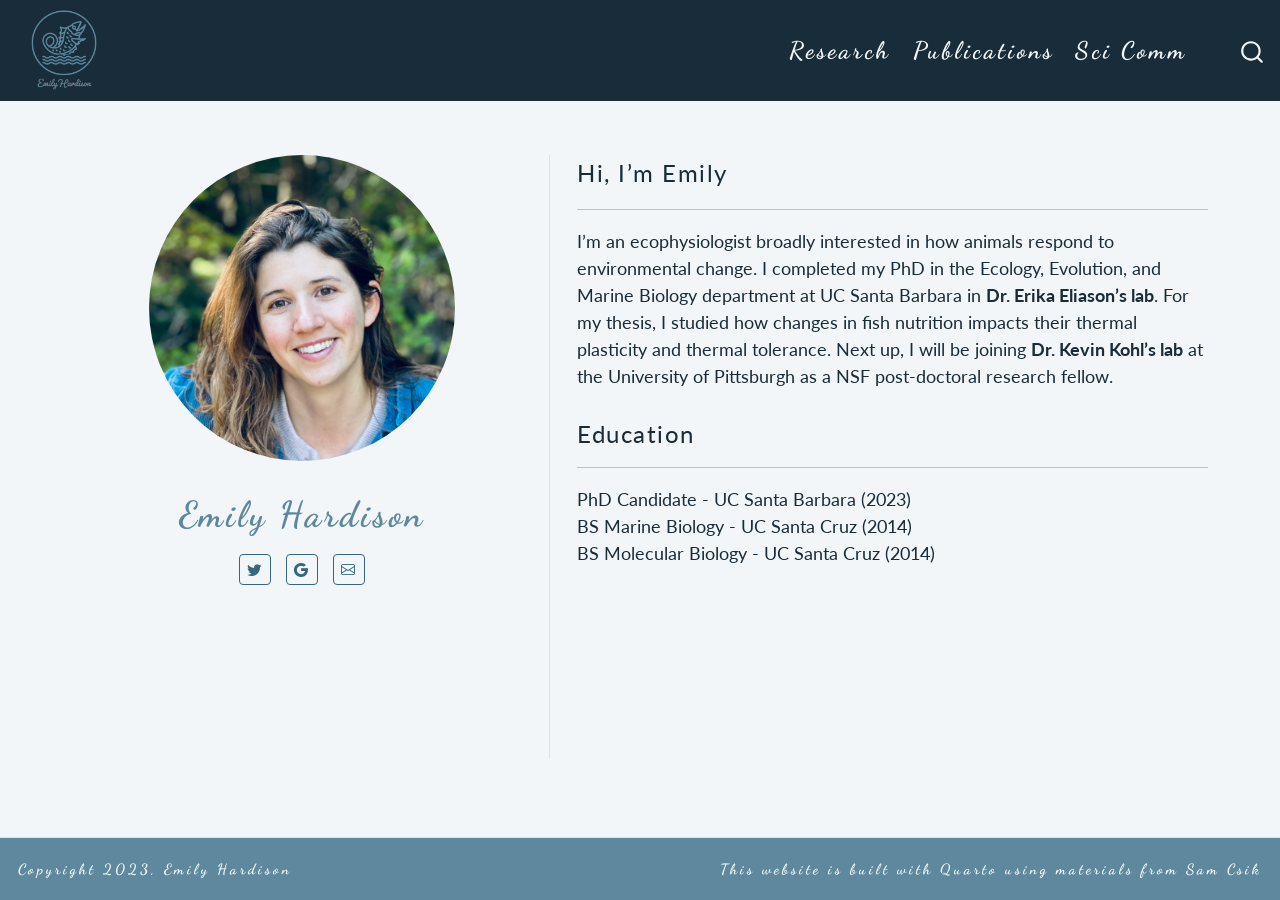
==== docs/index.html @ 8053060f "changed headshot" ====
<!DOCTYPE html>
<html xmlns="http://www.w3.org/1999/xhtml" lang="en" xml:lang="en"><head>

<meta charset="utf-8">
<meta name="generator" content="quarto-1.2.335">

<meta name="viewport" content="width=device-width, initial-scale=1.0, user-scalable=yes">


<title>Emily Hardison</title>
<style>
code{white-space: pre-wrap;}
span.smallcaps{font-variant: small-caps;}
div.columns{display: flex; gap: min(4vw, 1.5em);}
div.column{flex: auto; overflow-x: auto;}
div.hanging-indent{margin-left: 1.5em; text-indent: -1.5em;}
ul.task-list{list-style: none;}
ul.task-list li input[type="checkbox"] {
  width: 0.8em;
  margin: 0 0.8em 0.2em -1.6em;
  vertical-align: middle;
}
</style>


<script src="site_libs/quarto-nav/quarto-nav.js"></script>
<script src="site_libs/quarto-nav/headroom.min.js"></script>
<script src="site_libs/clipboard/clipboard.min.js"></script>
<script src="site_libs/quarto-search/autocomplete.umd.js"></script>
<script src="site_libs/quarto-search/fuse.min.js"></script>
<script src="site_libs/quarto-search/quarto-search.js"></script>
<meta name="quarto:offset" content="./">
<script src="site_libs/quarto-html/quarto.js"></script>
<script src="site_libs/quarto-html/popper.min.js"></script>
<script src="site_libs/quarto-html/tippy.umd.min.js"></script>
<link href="site_libs/quarto-html/tippy.css" rel="stylesheet">
<link href="site_libs/quarto-html/quarto-syntax-highlighting.css" rel="stylesheet" id="quarto-text-highlighting-styles">
<script src="site_libs/bootstrap/bootstrap.min.js"></script>
<link href="site_libs/bootstrap/bootstrap-icons.css" rel="stylesheet">
<link href="site_libs/bootstrap/bootstrap.min.css" rel="stylesheet" id="quarto-bootstrap" data-mode="light">
<link href="site_libs/quarto-contrib/fontawesome6-0.1.0/all.css" rel="stylesheet">
<link href="site_libs/quarto-contrib/fontawesome6-0.1.0/latex-fontsize.css" rel="stylesheet">
<script id="quarto-search-options" type="application/json">{
  "location": "navbar",
  "copy-button": false,
  "collapse-after": 3,
  "panel-placement": "end",
  "type": "overlay",
  "limit": 20,
  "language": {
    "search-no-results-text": "No results",
    "search-matching-documents-text": "matching documents",
    "search-copy-link-title": "Copy link to search",
    "search-hide-matches-text": "Hide additional matches",
    "search-more-match-text": "more match in this document",
    "search-more-matches-text": "more matches in this document",
    "search-clear-button-title": "Clear",
    "search-detached-cancel-button-title": "Cancel",
    "search-submit-button-title": "Submit"
  }
}</script>


</head>

<body class="nav-fixed">

<div id="quarto-search-results"></div>
  <header id="quarto-header" class="headroom fixed-top">
    <nav class="navbar navbar-expand-lg navbar-dark ">
      <div class="navbar-container container-fluid">
      <div class="navbar-brand-container">
    <a href="./index.html" class="navbar-brand navbar-brand-logo">
    <img src="./media/logo2.png" alt="" class="navbar-logo">
    </a>
  </div>
          <button class="navbar-toggler" type="button" data-bs-toggle="collapse" data-bs-target="#navbarCollapse" aria-controls="navbarCollapse" aria-expanded="false" aria-label="Toggle navigation" onclick="if (window.quartoToggleHeadroom) { window.quartoToggleHeadroom(); }">
  <span class="navbar-toggler-icon"></span>
</button>
          <div class="collapse navbar-collapse" id="navbarCollapse">
            <ul class="navbar-nav navbar-nav-scroll ms-auto">
  <li class="nav-item">
    <a class="nav-link" href="./posts.html">
 <span class="menu-text">Research</span></a>
  </li>  
  <li class="nav-item">
    <a class="nav-link" href="./publications.html">
 <span class="menu-text">Publications</span></a>
  </li>  
  <li class="nav-item">
    <a class="nav-link" href="./sci_comm.html">
 <span class="menu-text">Sci Comm</span></a>
  </li>  
</ul>
              <div id="quarto-search" class="" title="Search"></div>
          </div> <!-- /navcollapse -->
      </div> <!-- /container-fluid -->
    </nav>
</header>
<!-- content -->
<div id="quarto-content" class="quarto-container page-columns page-rows-contents page-layout-full page-navbar">
<!-- sidebar -->
<!-- margin-sidebar -->
    
<!-- main -->
<div class="quarto-about-trestles column-page">
  <div class="about-entity">
    <img src="media/headshot_option_3.jpg" class="about-image
  round " style="height: 17em; width: 17em;">
<header id="title-block-header" class="quarto-title-block default">
<div class="quarto-title">
<h1 class="title"><h class="custom-subheader">Emily Hardison</h></h1>
</div>
<div class="quarto-title-meta">
  </div>
</header>
    <div class="about-links">
  <a href="https://twitter.com/emilyahardison?lang=en" class="about-link">
    <i class="bi bi-twitter"></i>
     <span class="about-link-text"></span>
  </a>
  <a href="https://scholar.google.com/citations?user=2qX2B08AAAAJ&amp;hl=en" class="about-link">
    <i class="bi bi-google"></i>
     <span class="about-link-text"></span>
  </a>
  <a href="mailto:emilyhardison@ucsb.edu" class="about-link">
    <i class="bi bi-envelope"></i>
     <span class="about-link-text"></span>
  </a>
</div>
  </div>
  <div class="about-contents"><main class="content column-page" id="quarto-document-content">
<!-- <a class = "custom-icon"></a>  -->
<p><h class="large-gray-text-1">Hi, I’m Emily </h></p>
<hr>
<p>I’m an ecophysiologist broadly interested in how animals respond to environmental change. I completed my PhD in the Ecology, Evolution, and Marine Biology department at UC Santa Barbara in <a href="https://erikaeliason.com/"><strong>Dr.&nbsp;Erika Eliason’s lab</strong></a>. For my thesis, I studied how changes in fish nutrition impacts their thermal plasticity and thermal tolerance. Next up, I will be joining <a href="https://www.kohl-lab.com/"><strong>Dr.&nbsp;Kevin Kohl’s lab</strong></a> at the University of Pittsburgh as a NSF post-doctoral research fellow.</p>
<section id="education" class="level3">
<h3 data-anchor-id="education"><h class="large-gray-text-1"> Education </h></h3>
<hr>
<p>PhD Candidate - UC Santa Barbara (2023)<br>
BS Marine Biology - UC Santa Cruz (2014)<br>
BS Molecular Biology - UC Santa Cruz (2014) <!-- two spaces after the line to make it not a big space between lines --></p>


</section>
</main></div>
</div>
 <!-- /main -->
<script id="quarto-html-after-body" type="application/javascript">
window.document.addEventListener("DOMContentLoaded", function (event) {
  const toggleBodyColorMode = (bsSheetEl) => {
    const mode = bsSheetEl.getAttribute("data-mode");
    const bodyEl = window.document.querySelector("body");
    if (mode === "dark") {
      bodyEl.classList.add("quarto-dark");
      bodyEl.classList.remove("quarto-light");
    } else {
      bodyEl.classList.add("quarto-light");
      bodyEl.classList.remove("quarto-dark");
    }
  }
  const toggleBodyColorPrimary = () => {
    const bsSheetEl = window.document.querySelector("link#quarto-bootstrap");
    if (bsSheetEl) {
      toggleBodyColorMode(bsSheetEl);
    }
  }
  toggleBodyColorPrimary();  
  const clipboard = new window.ClipboardJS('.code-copy-button', {
    target: function(trigger) {
      return trigger.previousElementSibling;
    }
  });
  clipboard.on('success', function(e) {
    // button target
    const button = e.trigger;
    // don't keep focus
    button.blur();
    // flash "checked"
    button.classList.add('code-copy-button-checked');
    var currentTitle = button.getAttribute("title");
    button.setAttribute("title", "Copied!");
    let tooltip;
    if (window.bootstrap) {
      button.setAttribute("data-bs-toggle", "tooltip");
      button.setAttribute("data-bs-placement", "left");
      button.setAttribute("data-bs-title", "Copied!");
      tooltip = new bootstrap.Tooltip(button, 
        { trigger: "manual", 
          customClass: "code-copy-button-tooltip",
          offset: [0, -8]});
      tooltip.show();    
    }
    setTimeout(function() {
      if (tooltip) {
        tooltip.hide();
        button.removeAttribute("data-bs-title");
        button.removeAttribute("data-bs-toggle");
        button.removeAttribute("data-bs-placement");
      }
      button.setAttribute("title", currentTitle);
      button.classList.remove('code-copy-button-checked');
    }, 1000);
    // clear code selection
    e.clearSelection();
  });
  function tippyHover(el, contentFn) {
    const config = {
      allowHTML: true,
      content: contentFn,
      maxWidth: 500,
      delay: 100,
      arrow: false,
      appendTo: function(el) {
          return el.parentElement;
      },
      interactive: true,
      interactiveBorder: 10,
      theme: 'quarto',
      placement: 'bottom-start'
    };
    window.tippy(el, config); 
  }
  const noterefs = window.document.querySelectorAll('a[role="doc-noteref"]');
  for (var i=0; i<noterefs.length; i++) {
    const ref = noterefs[i];
    tippyHover(ref, function() {
      // use id or data attribute instead here
      let href = ref.getAttribute('data-footnote-href') || ref.getAttribute('href');
      try { href = new URL(href).hash; } catch {}
      const id = href.replace(/^#\/?/, "");
      const note = window.document.getElementById(id);
      return note.innerHTML;
    });
  }
  const findCites = (el) => {
    const parentEl = el.parentElement;
    if (parentEl) {
      const cites = parentEl.dataset.cites;
      if (cites) {
        return {
          el,
          cites: cites.split(' ')
        };
      } else {
        return findCites(el.parentElement)
      }
    } else {
      return undefined;
    }
  };
  var bibliorefs = window.document.querySelectorAll('a[role="doc-biblioref"]');
  for (var i=0; i<bibliorefs.length; i++) {
    const ref = bibliorefs[i];
    const citeInfo = findCites(ref);
    if (citeInfo) {
      tippyHover(citeInfo.el, function() {
        var popup = window.document.createElement('div');
        citeInfo.cites.forEach(function(cite) {
          var citeDiv = window.document.createElement('div');
          citeDiv.classList.add('hanging-indent');
          citeDiv.classList.add('csl-entry');
          var biblioDiv = window.document.getElementById('ref-' + cite);
          if (biblioDiv) {
            citeDiv.innerHTML = biblioDiv.innerHTML;
          }
          popup.appendChild(citeDiv);
        });
        return popup.innerHTML;
      });
    }
  }
});
</script>
</div> <!-- /content -->
<footer class="footer">
  <div class="nav-footer">
    <div class="nav-footer-left">Copyright 2023, Emily Hardison</div>   
    <div class="nav-footer-right">This website is built with <a href="https://quarto.org/">Quarto</a> using materials from <a href="https://samanthacsik.github.io/">Sam Csik</a></div>
  </div>
</footer>



</body></html>
---- docs/site_libs/quarto-html/tippy.css ----
.tippy-box[data-animation=fade][data-state=hidden]{opacity:0}[data-tippy-root]{max-width:calc(100vw - 10px)}.tippy-box{position:relative;background-color:#333;color:#fff;border-radius:4px;font-size:14px;line-height:1.4;white-space:normal;outline:0;transition-property:transform,visibility,opacity}.tippy-box[data-placement^=top]>.tippy-arrow{bottom:0}.tippy-box[data-placement^=top]>.tippy-arrow:before{bottom:-7px;left:0;border-width:8px 8px 0;border-top-color:initial;transform-origin:center top}.tippy-box[data-placement^=bottom]>.tippy-arrow{top:0}.tippy-box[data-placement^=bottom]>.tippy-arrow:before{top:-7px;left:0;border-width:0 8px 8px;border-bottom-color:initial;transform-origin:center bottom}.tippy-box[data-placement^=left]>.tippy-arrow{right:0}.tippy-box[data-placement^=left]>.tippy-arrow:before{border-width:8px 0 8px 8px;border-left-color:initial;right:-7px;transform-origin:center left}.tippy-box[data-placement^=right]>.tippy-arrow{left:0}.tippy-box[data-placement^=right]>.tippy-arrow:before{left:-7px;border-width:8px 8px 8px 0;border-right-color:initial;transform-origin:center right}.tippy-box[data-inertia][data-state=visible]{transition-timing-function:cubic-bezier(.54,1.5,.38,1.11)}.tippy-arrow{width:16px;height:16px;color:#333}.tippy-arrow:before{content:"";position:absolute;border-color:transparent;border-style:solid}.tippy-content{position:relative;padding:5px 9px;z-index:1}
---- docs/site_libs/quarto-contrib/fontawesome6-0.1.0/latex-fontsize.css ----
.fa-tiny {
  font-size: 0.5em;
}
.fa-scriptsize {
  font-size: 0.7em;
}
.fa-footnotesize {
  font-size: 0.8em;
}
.fa-small {
  font-size: 0.9em;
}
.fa-normalsize {
  font-size: 1em;
}
.fa-large {
  font-size: 1.2em;
}
.fa-Large {
  font-size: 1.5em;
}
.fa-LARGE {
  font-size: 1.75em;
}
.fa-huge {
  font-size: 2em;
}
.fa-Huge {
  font-size: 2.5em;
}
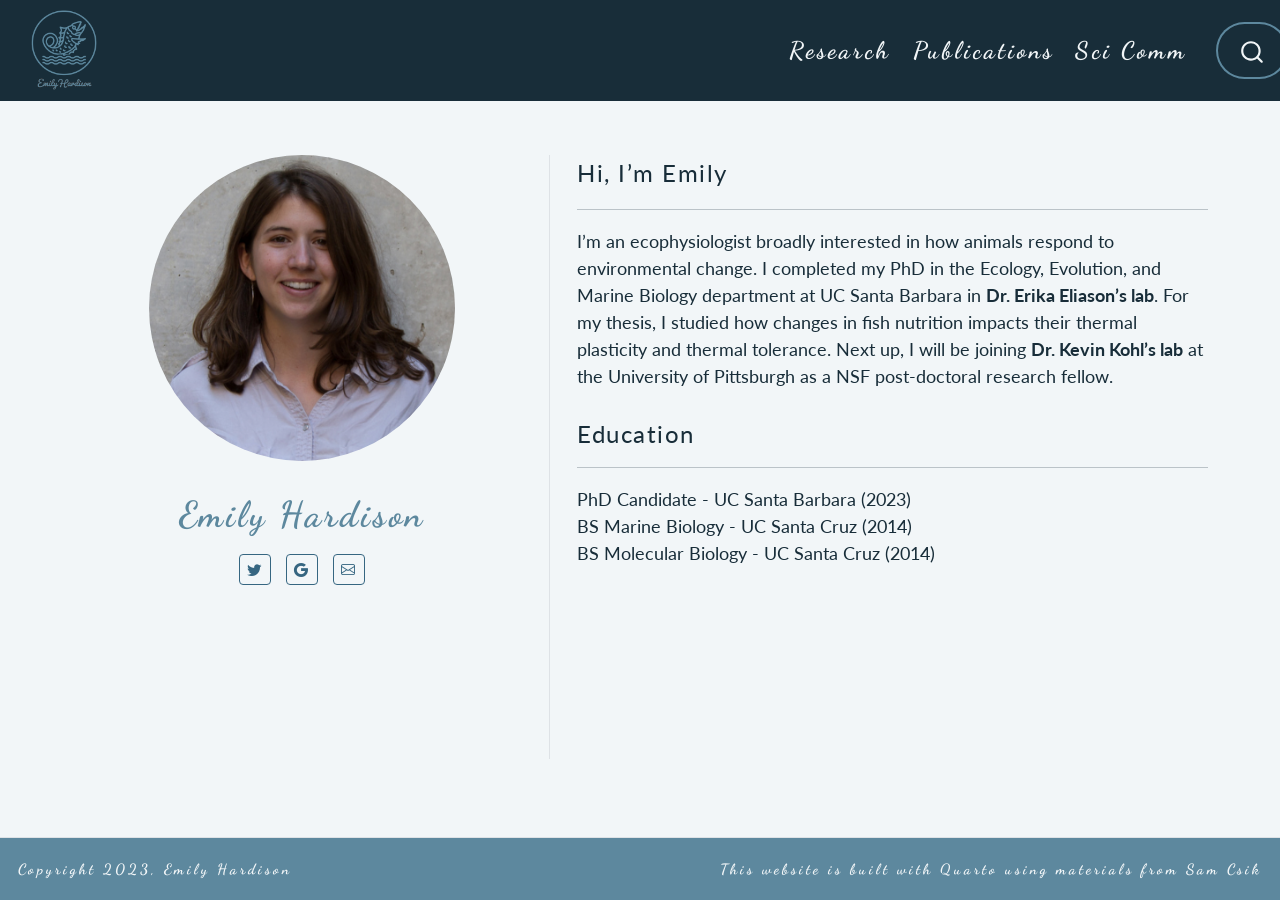
==== commit ff25ec26: "adjusting buttons on sci comm page" ====
--- a/docs/index.html
+++ b/docs/index.html
@@ -105,7 +105,7 @@
 <!-- main -->
 <div class="quarto-about-trestles column-page">
   <div class="about-entity">
-    <img src="media/headshot_option_3.jpg" class="about-image
+    <img src="media/headshot_hardison.png" class="about-image
   round " style="height: 17em; width: 17em;">
 <header id="title-block-header" class="quarto-title-block default">
 <div class="quarto-title">
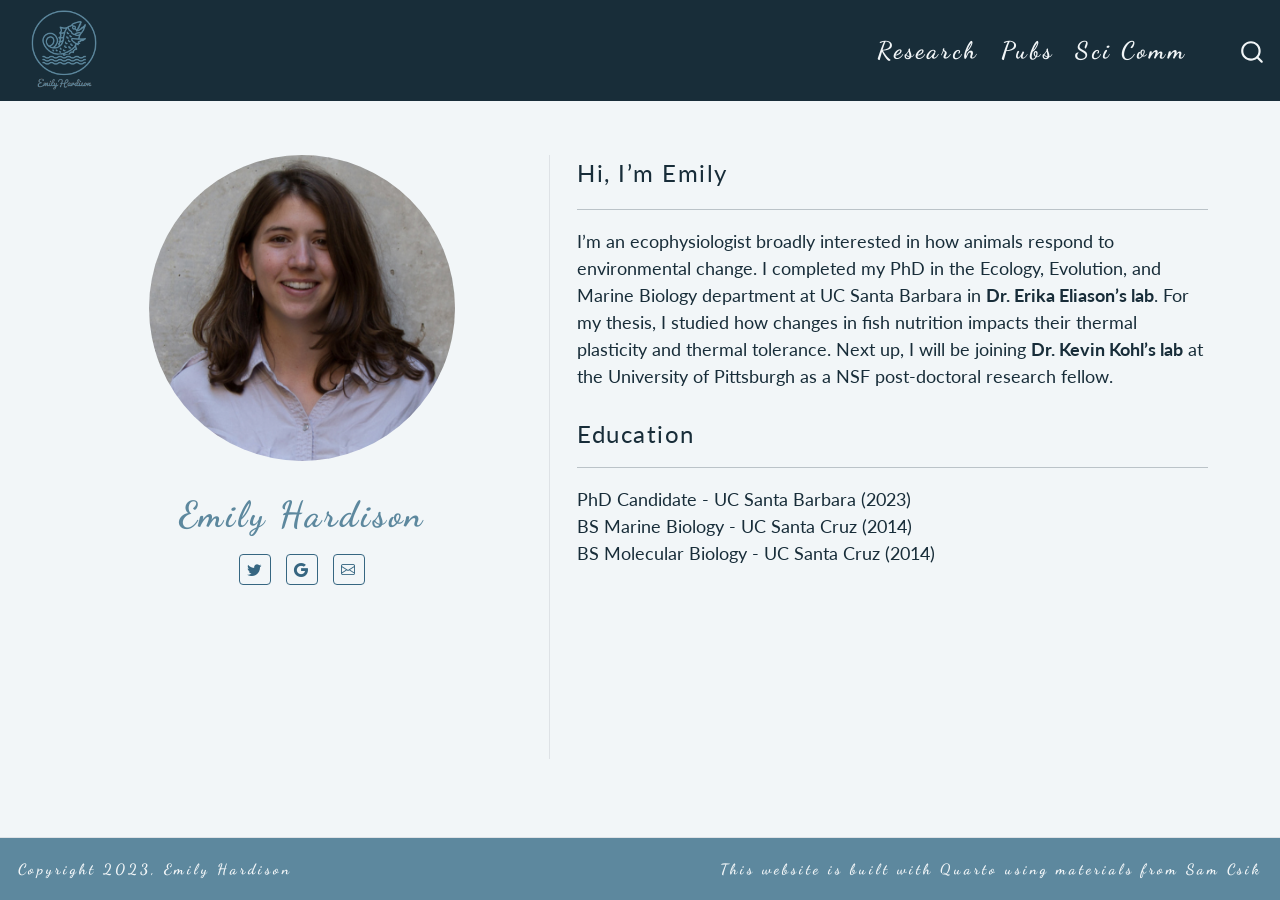
==== commit 8b50d843: "updated pub links" ====
--- a/docs/index.html
+++ b/docs/index.html
@@ -85,7 +85,7 @@
   </li>  
   <li class="nav-item">
     <a class="nav-link" href="./publications.html">
- <span class="menu-text">Publications</span></a>
+ <span class="menu-text">Pubs</span></a>
   </li>  
   <li class="nav-item">
     <a class="nav-link" href="./sci_comm.html">
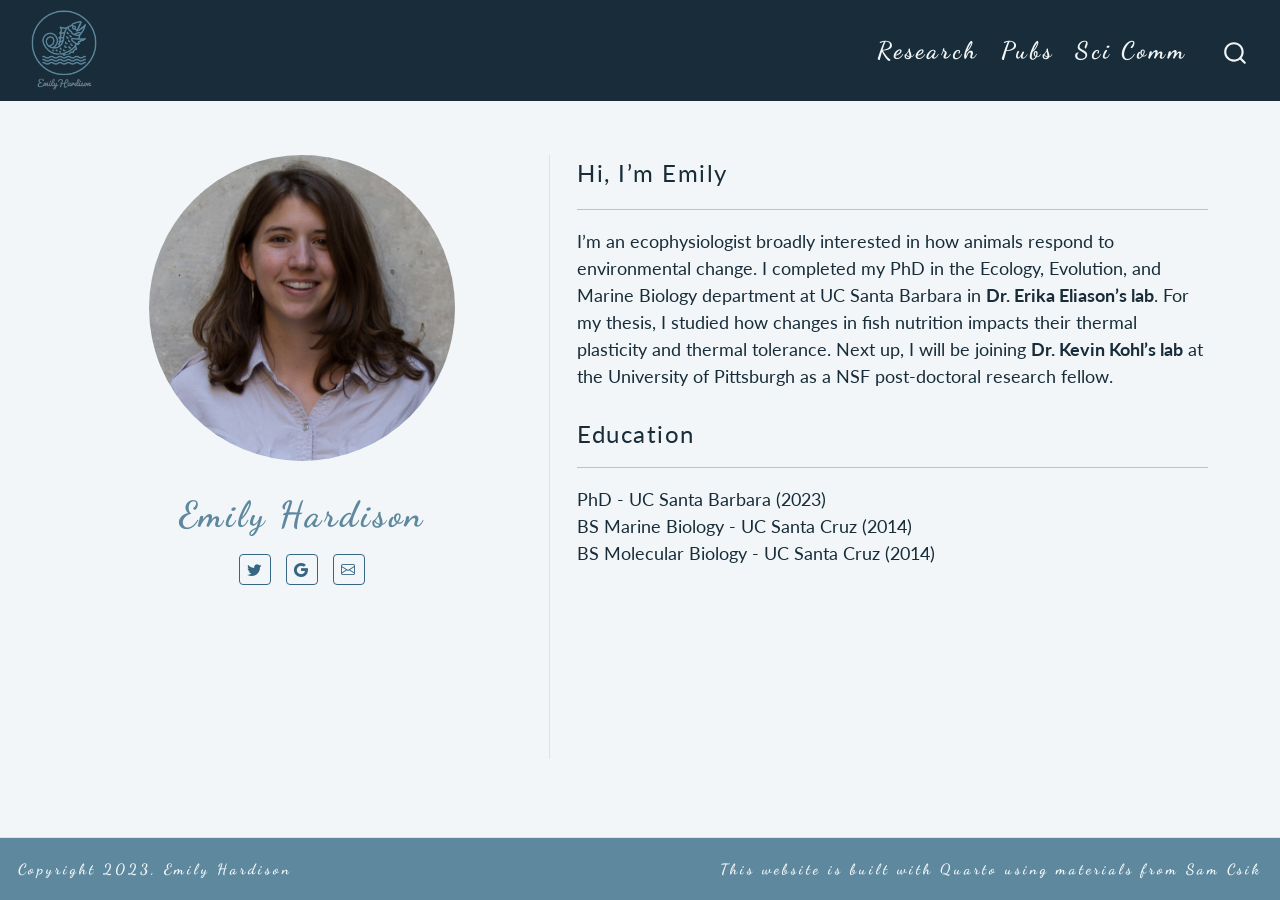
==== commit 7a802f56: "updated Phd from Phd candidate" ====
--- a/docs/index.html
+++ b/docs/index.html
@@ -59,6 +59,15 @@
     "search-submit-button-title": "Submit"
   }
 }</script>
+<script async="" src="https://www.googletagmanager.com/gtag/js?id=G-1GT62FMX5K"></script>
+
+<script type="text/javascript">
+
+window.dataLayer = window.dataLayer || [];
+function gtag(){dataLayer.push(arguments);}
+gtag('js', new Date());
+gtag('config', 'G-1GT62FMX5K', { 'anonymize_ip': true});
+</script>
 
 
 </head>
@@ -137,7 +146,7 @@
 <section id="education" class="level3">
 <h3 data-anchor-id="education"><h class="large-gray-text-1"> Education </h></h3>
 <hr>
-<p>PhD Candidate - UC Santa Barbara (2023)<br>
+<p>PhD - UC Santa Barbara (2023)<br>
 BS Marine Biology - UC Santa Cruz (2014)<br>
 BS Molecular Biology - UC Santa Cruz (2014) <!-- two spaces after the line to make it not a big space between lines --></p>
 
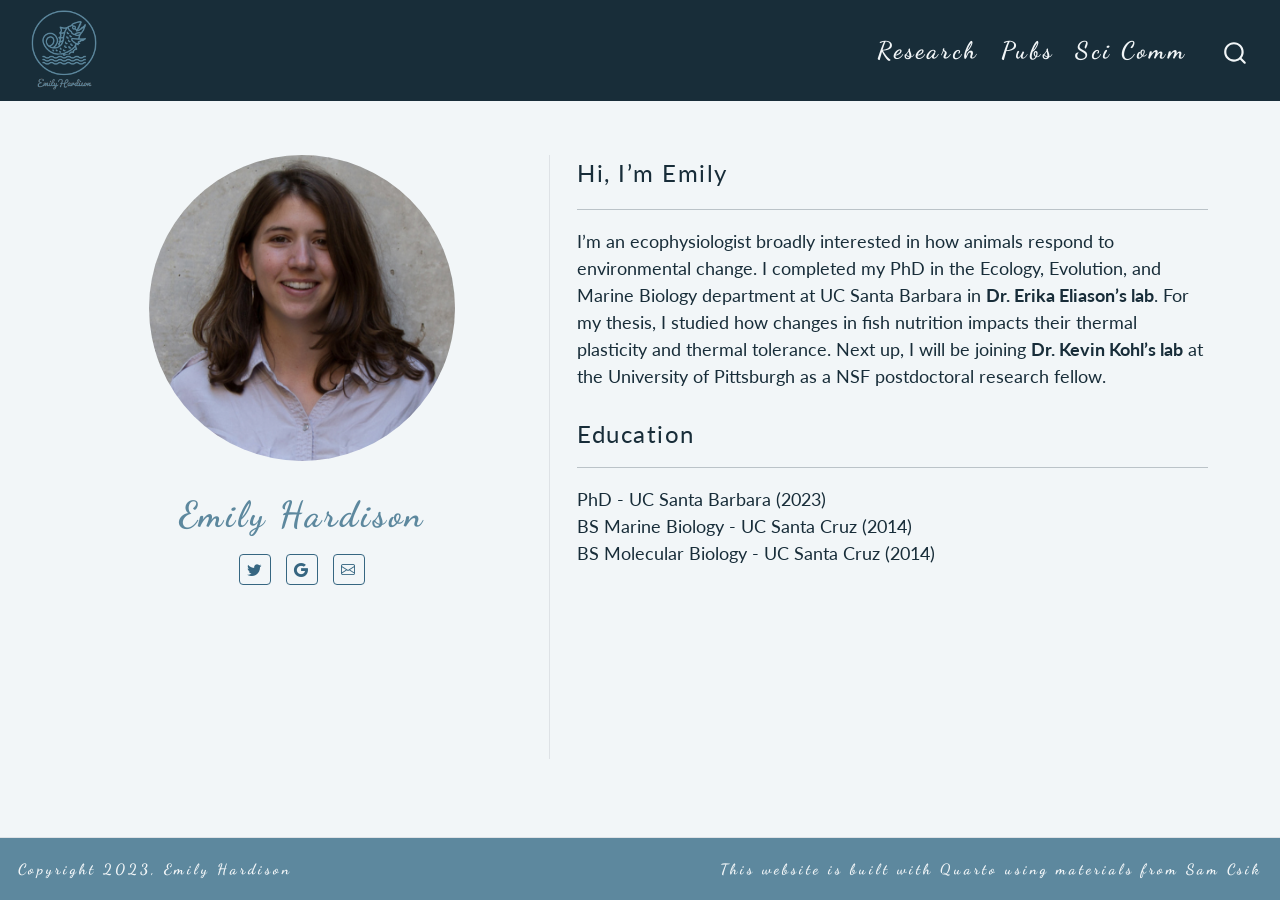
==== commit 0c0fb48f: "updated wording in a few places (copy edits)" ====
--- a/docs/index.html
+++ b/docs/index.html
@@ -142,7 +142,7 @@
 <!-- <a class = "custom-icon"></a>  -->
 <p><h class="large-gray-text-1">Hi, I’m Emily </h></p>
 <hr>
-<p>I’m an ecophysiologist broadly interested in how animals respond to environmental change. I completed my PhD in the Ecology, Evolution, and Marine Biology department at UC Santa Barbara in <a href="https://erikaeliason.com/"><strong>Dr.&nbsp;Erika Eliason’s lab</strong></a>. For my thesis, I studied how changes in fish nutrition impacts their thermal plasticity and thermal tolerance. Next up, I will be joining <a href="https://www.kohl-lab.com/"><strong>Dr.&nbsp;Kevin Kohl’s lab</strong></a> at the University of Pittsburgh as a NSF post-doctoral research fellow.</p>
+<p>I’m an ecophysiologist broadly interested in how animals respond to environmental change. I completed my PhD in the Ecology, Evolution, and Marine Biology department at UC Santa Barbara in <a href="https://erikaeliason.com/"><strong>Dr.&nbsp;Erika Eliason’s lab</strong></a>. For my thesis, I studied how changes in fish nutrition impacts their thermal plasticity and thermal tolerance. Next up, I will be joining <a href="https://www.kohl-lab.com/"><strong>Dr.&nbsp;Kevin Kohl’s lab</strong></a> at the University of Pittsburgh as a NSF postdoctoral research fellow.</p>
 <section id="education" class="level3">
 <h3 data-anchor-id="education"><h class="large-gray-text-1"> Education </h></h3>
 <hr>
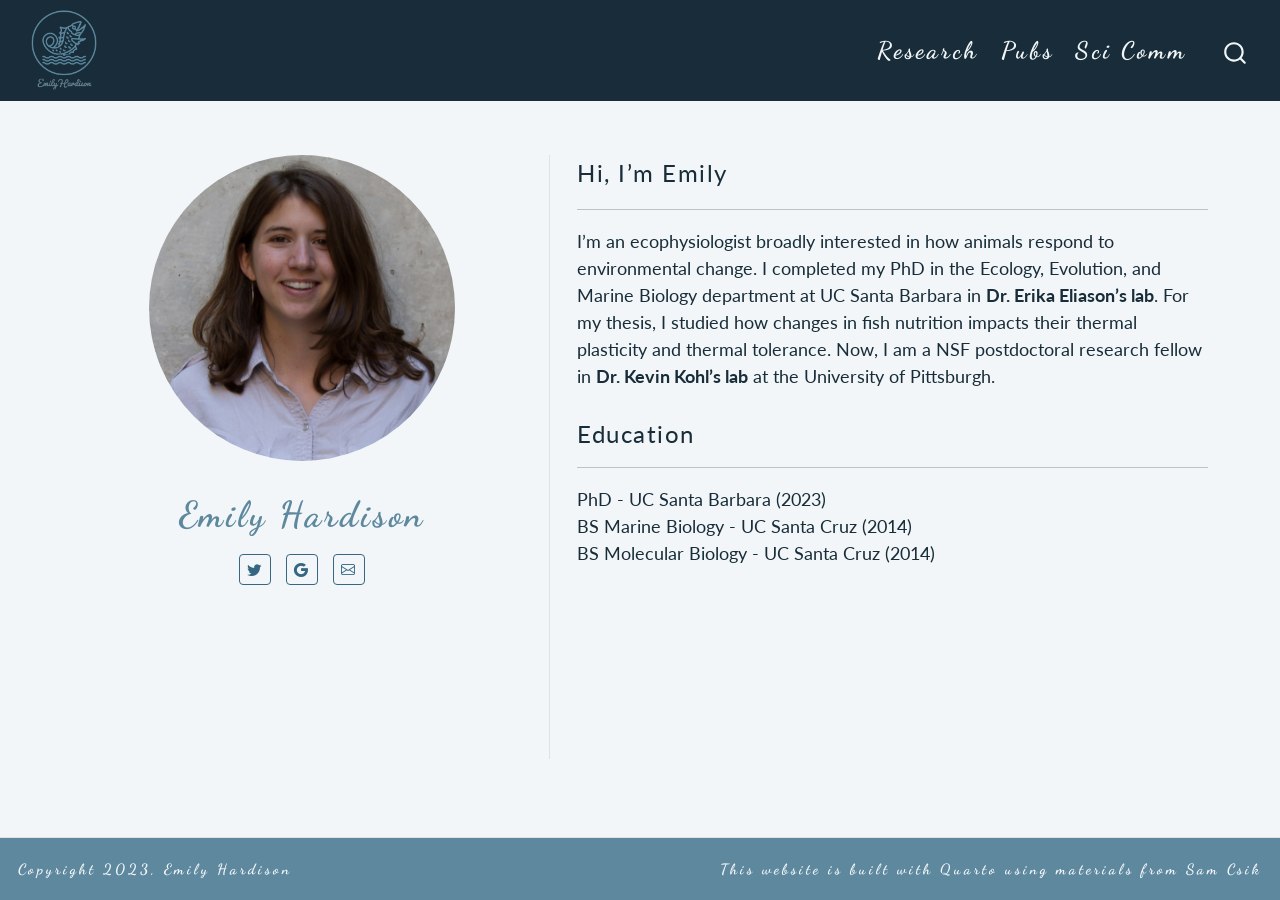
==== commit 80709432: "added microbiome" ====
--- a/docs/index.html
+++ b/docs/index.html
@@ -142,7 +142,7 @@
 <!-- <a class = "custom-icon"></a>  -->
 <p><h class="large-gray-text-1">Hi, I’m Emily </h></p>
 <hr>
-<p>I’m an ecophysiologist broadly interested in how animals respond to environmental change. I completed my PhD in the Ecology, Evolution, and Marine Biology department at UC Santa Barbara in <a href="https://erikaeliason.com/"><strong>Dr.&nbsp;Erika Eliason’s lab</strong></a>. For my thesis, I studied how changes in fish nutrition impacts their thermal plasticity and thermal tolerance. Next up, I will be joining <a href="https://www.kohl-lab.com/"><strong>Dr.&nbsp;Kevin Kohl’s lab</strong></a> at the University of Pittsburgh as a NSF postdoctoral research fellow.</p>
+<p>I’m an ecophysiologist broadly interested in how animals respond to environmental change. I completed my PhD in the Ecology, Evolution, and Marine Biology department at UC Santa Barbara in <a href="https://erikaeliason.com/"><strong>Dr.&nbsp;Erika Eliason’s lab</strong></a>. For my thesis, I studied how changes in fish nutrition impacts their thermal plasticity and thermal tolerance. Now, I am a NSF postdoctoral research fellow in <a href="https://www.kohl-lab.com/"><strong>Dr.&nbsp;Kevin Kohl’s lab</strong></a> at the University of Pittsburgh.</p>
 <section id="education" class="level3">
 <h3 data-anchor-id="education"><h class="large-gray-text-1"> Education </h></h3>
 <hr>
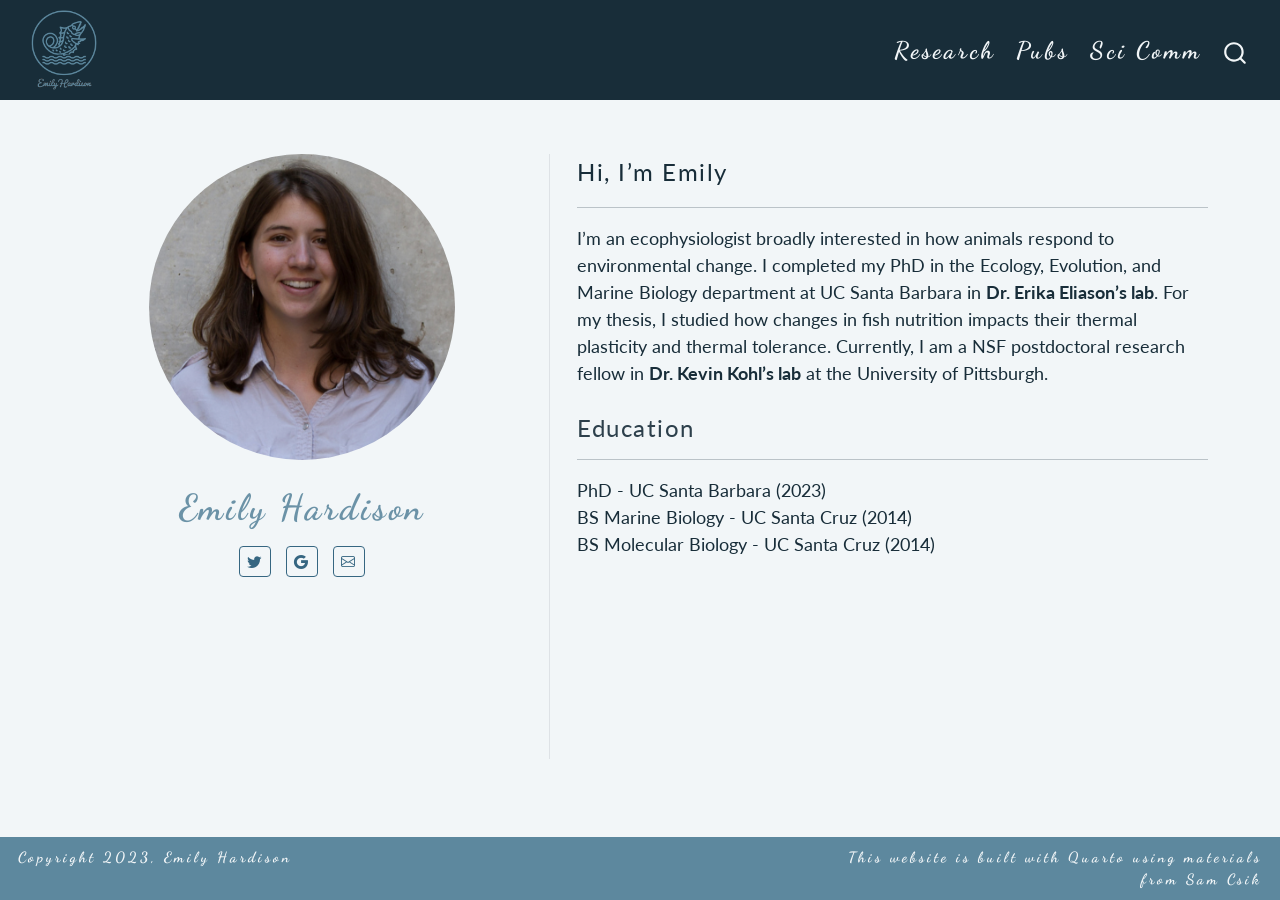
==== commit 7091fb41: "fixed post formatting" ====
--- a/docs/index.html
+++ b/docs/index.html
@@ -2,7 +2,7 @@
 <html xmlns="http://www.w3.org/1999/xhtml" lang="en" xml:lang="en"><head>
 
 <meta charset="utf-8">
-<meta name="generator" content="quarto-1.2.335">
+<meta name="generator" content="quarto-1.3.433">
 
 <meta name="viewport" content="width=device-width, initial-scale=1.0, user-scalable=yes">
 
@@ -17,7 +17,7 @@
 ul.task-list{list-style: none;}
 ul.task-list li input[type="checkbox"] {
   width: 0.8em;
-  margin: 0 0.8em 0.2em -1.6em;
+  margin: 0 0.8em 0.2em -1em; /* quarto-specific, see https://github.com/quarto-dev/quarto-cli/issues/4556 */ 
   vertical-align: middle;
 }
 </style>
@@ -56,7 +56,8 @@
     "search-more-matches-text": "more matches in this document",
     "search-clear-button-title": "Clear",
     "search-detached-cancel-button-title": "Cancel",
-    "search-submit-button-title": "Submit"
+    "search-submit-button-title": "Submit",
+    "search-label": "Search"
   }
 }</script>
 <script async="" src="https://www.googletagmanager.com/gtag/js?id=G-1GT62FMX5K"></script>
@@ -83,25 +84,27 @@
     <img src="./media/logo2.png" alt="" class="navbar-logo">
     </a>
   </div>
+            <div id="quarto-search" class="" title="Search"></div>
           <button class="navbar-toggler" type="button" data-bs-toggle="collapse" data-bs-target="#navbarCollapse" aria-controls="navbarCollapse" aria-expanded="false" aria-label="Toggle navigation" onclick="if (window.quartoToggleHeadroom) { window.quartoToggleHeadroom(); }">
   <span class="navbar-toggler-icon"></span>
 </button>
           <div class="collapse navbar-collapse" id="navbarCollapse">
             <ul class="navbar-nav navbar-nav-scroll ms-auto">
   <li class="nav-item">
-    <a class="nav-link" href="./posts.html">
+    <a class="nav-link" href="./posts.html" rel="" target="">
  <span class="menu-text">Research</span></a>
   </li>  
   <li class="nav-item">
-    <a class="nav-link" href="./publications.html">
+    <a class="nav-link" href="./publications.html" rel="" target="">
  <span class="menu-text">Pubs</span></a>
   </li>  
   <li class="nav-item">
-    <a class="nav-link" href="./sci_comm.html">
+    <a class="nav-link" href="./sci_comm.html" rel="" target="">
  <span class="menu-text">Sci Comm</span></a>
   </li>  
 </ul>
-              <div id="quarto-search" class="" title="Search"></div>
+            <div class="quarto-navbar-tools">
+</div>
           </div> <!-- /navcollapse -->
       </div> <!-- /container-fluid -->
     </nav>
@@ -124,15 +127,15 @@
   </div>
 </header>
     <div class="about-links">
-  <a href="https://twitter.com/emilyahardison?lang=en" class="about-link">
+  <a href="https://twitter.com/emilyahardison?lang=en" class="about-link" rel="" target="">
     <i class="bi bi-twitter"></i>
      <span class="about-link-text"></span>
   </a>
-  <a href="https://scholar.google.com/citations?user=2qX2B08AAAAJ&amp;hl=en" class="about-link">
+  <a href="https://scholar.google.com/citations?user=2qX2B08AAAAJ&amp;hl=en" class="about-link" rel="" target="">
     <i class="bi bi-google"></i>
      <span class="about-link-text"></span>
   </a>
-  <a href="mailto:emilyhardison@ucsb.edu" class="about-link">
+  <a href="mailto:emilyhardison@ucsb.edu" class="about-link" rel="" target="">
     <i class="bi bi-envelope"></i>
      <span class="about-link-text"></span>
   </a>
@@ -142,7 +145,7 @@
 <!-- <a class = "custom-icon"></a>  -->
 <p><h class="large-gray-text-1">Hi, I’m Emily </h></p>
 <hr>
-<p>I’m an ecophysiologist broadly interested in how animals respond to environmental change. I completed my PhD in the Ecology, Evolution, and Marine Biology department at UC Santa Barbara in <a href="https://erikaeliason.com/"><strong>Dr.&nbsp;Erika Eliason’s lab</strong></a>. For my thesis, I studied how changes in fish nutrition impacts their thermal plasticity and thermal tolerance. Now, I am a NSF postdoctoral research fellow in <a href="https://www.kohl-lab.com/"><strong>Dr.&nbsp;Kevin Kohl’s lab</strong></a> at the University of Pittsburgh.</p>
+<p>I’m an ecophysiologist broadly interested in how animals respond to environmental change. I completed my PhD in the Ecology, Evolution, and Marine Biology department at UC Santa Barbara in <a href="https://erikaeliason.com/"><strong>Dr.&nbsp;Erika Eliason’s lab</strong></a>. For my thesis, I studied how changes in fish nutrition impacts their thermal plasticity and thermal tolerance. Currently, I am a NSF postdoctoral research fellow in <a href="https://www.kohl-lab.com/"><strong>Dr.&nbsp;Kevin Kohl’s lab</strong></a> at the University of Pittsburgh.</p>
 <section id="education" class="level3">
 <h3 data-anchor-id="education"><h class="large-gray-text-1"> Education </h></h3>
 <hr>
@@ -175,9 +178,23 @@
     }
   }
   toggleBodyColorPrimary();  
+  const isCodeAnnotation = (el) => {
+    for (const clz of el.classList) {
+      if (clz.startsWith('code-annotation-')) {                     
+        return true;
+      }
+    }
+    return false;
+  }
   const clipboard = new window.ClipboardJS('.code-copy-button', {
-    target: function(trigger) {
-      return trigger.previousElementSibling;
+    text: function(trigger) {
+      const codeEl = trigger.previousElementSibling.cloneNode(true);
+      for (const childEl of codeEl.children) {
+        if (isCodeAnnotation(childEl)) {
+          childEl.remove();
+        }
+      }
+      return codeEl.innerText;
     }
   });
   clipboard.on('success', function(e) {
@@ -242,6 +259,92 @@
       return note.innerHTML;
     });
   }
+      let selectedAnnoteEl;
+      const selectorForAnnotation = ( cell, annotation) => {
+        let cellAttr = 'data-code-cell="' + cell + '"';
+        let lineAttr = 'data-code-annotation="' +  annotation + '"';
+        const selector = 'span[' + cellAttr + '][' + lineAttr + ']';
+        return selector;
+      }
+      const selectCodeLines = (annoteEl) => {
+        const doc = window.document;
+        const targetCell = annoteEl.getAttribute("data-target-cell");
+        const targetAnnotation = annoteEl.getAttribute("data-target-annotation");
+        const annoteSpan = window.document.querySelector(selectorForAnnotation(targetCell, targetAnnotation));
+        const lines = annoteSpan.getAttribute("data-code-lines").split(",");
+        const lineIds = lines.map((line) => {
+          return targetCell + "-" + line;
+        })
+        let top = null;
+        let height = null;
+        let parent = null;
+        if (lineIds.length > 0) {
+            //compute the position of the single el (top and bottom and make a div)
+            const el = window.document.getElementById(lineIds[0]);
+            top = el.offsetTop;
+            height = el.offsetHeight;
+            parent = el.parentElement.parentElement;
+          if (lineIds.length > 1) {
+            const lastEl = window.document.getElementById(lineIds[lineIds.length - 1]);
+            const bottom = lastEl.offsetTop + lastEl.offsetHeight;
+            height = bottom - top;
+          }
+          if (top !== null && height !== null && parent !== null) {
+            // cook up a div (if necessary) and position it 
+            let div = window.document.getElementById("code-annotation-line-highlight");
+            if (div === null) {
+              div = window.document.createElement("div");
+              div.setAttribute("id", "code-annotation-line-highlight");
+              div.style.position = 'absolute';
+              parent.appendChild(div);
+            }
+            div.style.top = top - 2 + "px";
+            div.style.height = height + 4 + "px";
+            let gutterDiv = window.document.getElementById("code-annotation-line-highlight-gutter");
+            if (gutterDiv === null) {
+              gutterDiv = window.document.createElement("div");
+              gutterDiv.setAttribute("id", "code-annotation-line-highlight-gutter");
+              gutterDiv.style.position = 'absolute';
+              const codeCell = window.document.getElementById(targetCell);
+              const gutter = codeCell.querySelector('.code-annotation-gutter');
+              gutter.appendChild(gutterDiv);
+            }
+            gutterDiv.style.top = top - 2 + "px";
+            gutterDiv.style.height = height + 4 + "px";
+          }
+          selectedAnnoteEl = annoteEl;
+        }
+      };
+      const unselectCodeLines = () => {
+        const elementsIds = ["code-annotation-line-highlight", "code-annotation-line-highlight-gutter"];
+        elementsIds.forEach((elId) => {
+          const div = window.document.getElementById(elId);
+          if (div) {
+            div.remove();
+          }
+        });
+        selectedAnnoteEl = undefined;
+      };
+      // Attach click handler to the DT
+      const annoteDls = window.document.querySelectorAll('dt[data-target-cell]');
+      for (const annoteDlNode of annoteDls) {
+        annoteDlNode.addEventListener('click', (event) => {
+          const clickedEl = event.target;
+          if (clickedEl !== selectedAnnoteEl) {
+            unselectCodeLines();
+            const activeEl = window.document.querySelector('dt[data-target-cell].code-annotation-active');
+            if (activeEl) {
+              activeEl.classList.remove('code-annotation-active');
+            }
+            selectCodeLines(clickedEl);
+            clickedEl.classList.add('code-annotation-active');
+          } else {
+            // Unselect the line
+            unselectCodeLines();
+            clickedEl.classList.remove('code-annotation-active');
+          }
+        });
+      }
   const findCites = (el) => {
     const parentEl = el.parentElement;
     if (parentEl) {
@@ -285,6 +388,9 @@
 <footer class="footer">
   <div class="nav-footer">
     <div class="nav-footer-left">Copyright 2023, Emily Hardison</div>   
+    <div class="nav-footer-center">
+      &nbsp;
+    </div>
     <div class="nav-footer-right">This website is built with <a href="https://quarto.org/">Quarto</a> using materials from <a href="https://samanthacsik.github.io/">Sam Csik</a></div>
   </div>
 </footer>
--- a/docs/site_libs/quarto-html/quarto-syntax-highlighting.css
+++ b/docs/site_libs/quarto-html/quarto-syntax-highlighting.css
@@ -0,0 +1,203 @@
+/* quarto syntax highlight colors */
+:root {
+  --quarto-hl-ot-color: #003B4F;
+  --quarto-hl-at-color: #657422;
+  --quarto-hl-ss-color: #20794D;
+  --quarto-hl-an-color: #5E5E5E;
+  --quarto-hl-fu-color: #4758AB;
+  --quarto-hl-st-color: #20794D;
+  --quarto-hl-cf-color: #003B4F;
+  --quarto-hl-op-color: #5E5E5E;
+  --quarto-hl-er-color: #AD0000;
+  --quarto-hl-bn-color: #AD0000;
+  --quarto-hl-al-color: #AD0000;
+  --quarto-hl-va-color: #111111;
+  --quarto-hl-bu-color: inherit;
+  --quarto-hl-ex-color: inherit;
+  --quarto-hl-pp-color: #AD0000;
+  --quarto-hl-in-color: #5E5E5E;
+  --quarto-hl-vs-color: #20794D;
+  --quarto-hl-wa-color: #5E5E5E;
+  --quarto-hl-do-color: #5E5E5E;
+  --quarto-hl-im-color: #00769E;
+  --quarto-hl-ch-color: #20794D;
+  --quarto-hl-dt-color: #AD0000;
+  --quarto-hl-fl-color: #AD0000;
+  --quarto-hl-co-color: #5E5E5E;
+  --quarto-hl-cv-color: #5E5E5E;
+  --quarto-hl-cn-color: #8f5902;
+  --quarto-hl-sc-color: #5E5E5E;
+  --quarto-hl-dv-color: #AD0000;
+  --quarto-hl-kw-color: #003B4F;
+}
+
+/* other quarto variables */
+:root {
+  --quarto-font-monospace: SFMono-Regular, Menlo, Monaco, Consolas, "Liberation Mono", "Courier New", monospace;
+}
+
+pre > code.sourceCode > span {
+  color: #003B4F;
+}
+
+code span {
+  color: #003B4F;
+}
+
+code.sourceCode > span {
+  color: #003B4F;
+}
+
+div.sourceCode,
+div.sourceCode pre.sourceCode {
+  color: #003B4F;
+}
+
+code span.ot {
+  color: #003B4F;
+  font-style: inherit;
+}
+
+code span.at {
+  color: #657422;
+  font-style: inherit;
+}
+
+code span.ss {
+  color: #20794D;
+  font-style: inherit;
+}
+
+code span.an {
+  color: #5E5E5E;
+  font-style: inherit;
+}
+
+code span.fu {
+  color: #4758AB;
+  font-style: inherit;
+}
+
+code span.st {
+  color: #20794D;
+  font-style: inherit;
+}
+
+code span.cf {
+  color: #003B4F;
+  font-style: inherit;
+}
+
+code span.op {
+  color: #5E5E5E;
+  font-style: inherit;
+}
+
+code span.er {
+  color: #AD0000;
+  font-style: inherit;
+}
+
+code span.bn {
+  color: #AD0000;
+  font-style: inherit;
+}
+
+code span.al {
+  color: #AD0000;
+  font-style: inherit;
+}
+
+code span.va {
+  color: #111111;
+  font-style: inherit;
+}
+
+code span.bu {
+  font-style: inherit;
+}
+
+code span.ex {
+  font-style: inherit;
+}
+
+code span.pp {
+  color: #AD0000;
+  font-style: inherit;
+}
+
+code span.in {
+  color: #5E5E5E;
+  font-style: inherit;
+}
+
+code span.vs {
+  color: #20794D;
+  font-style: inherit;
+}
+
+code span.wa {
+  color: #5E5E5E;
+  font-style: italic;
+}
+
+code span.do {
+  color: #5E5E5E;
+  font-style: italic;
+}
+
+code span.im {
+  color: #00769E;
+  font-style: inherit;
+}
+
+code span.ch {
+  color: #20794D;
+  font-style: inherit;
+}
+
+code span.dt {
+  color: #AD0000;
+  font-style: inherit;
+}
+
+code span.fl {
+  color: #AD0000;
+  font-style: inherit;
+}
+
+code span.co {
+  color: #5E5E5E;
+  font-style: inherit;
+}
+
+code span.cv {
+  color: #5E5E5E;
+  font-style: italic;
+}
+
+code span.cn {
+  color: #8f5902;
+  font-style: inherit;
+}
+
+code span.sc {
+  color: #5E5E5E;
+  font-style: inherit;
+}
+
+code span.dv {
+  color: #AD0000;
+  font-style: inherit;
+}
+
+code span.kw {
+  color: #003B4F;
+  font-style: inherit;
+}
+
+.prevent-inlining {
+  content: "</";
+}
+
+/*# sourceMappingURL=debc5d5d77c3f9108843748ff7464032.css.map */
